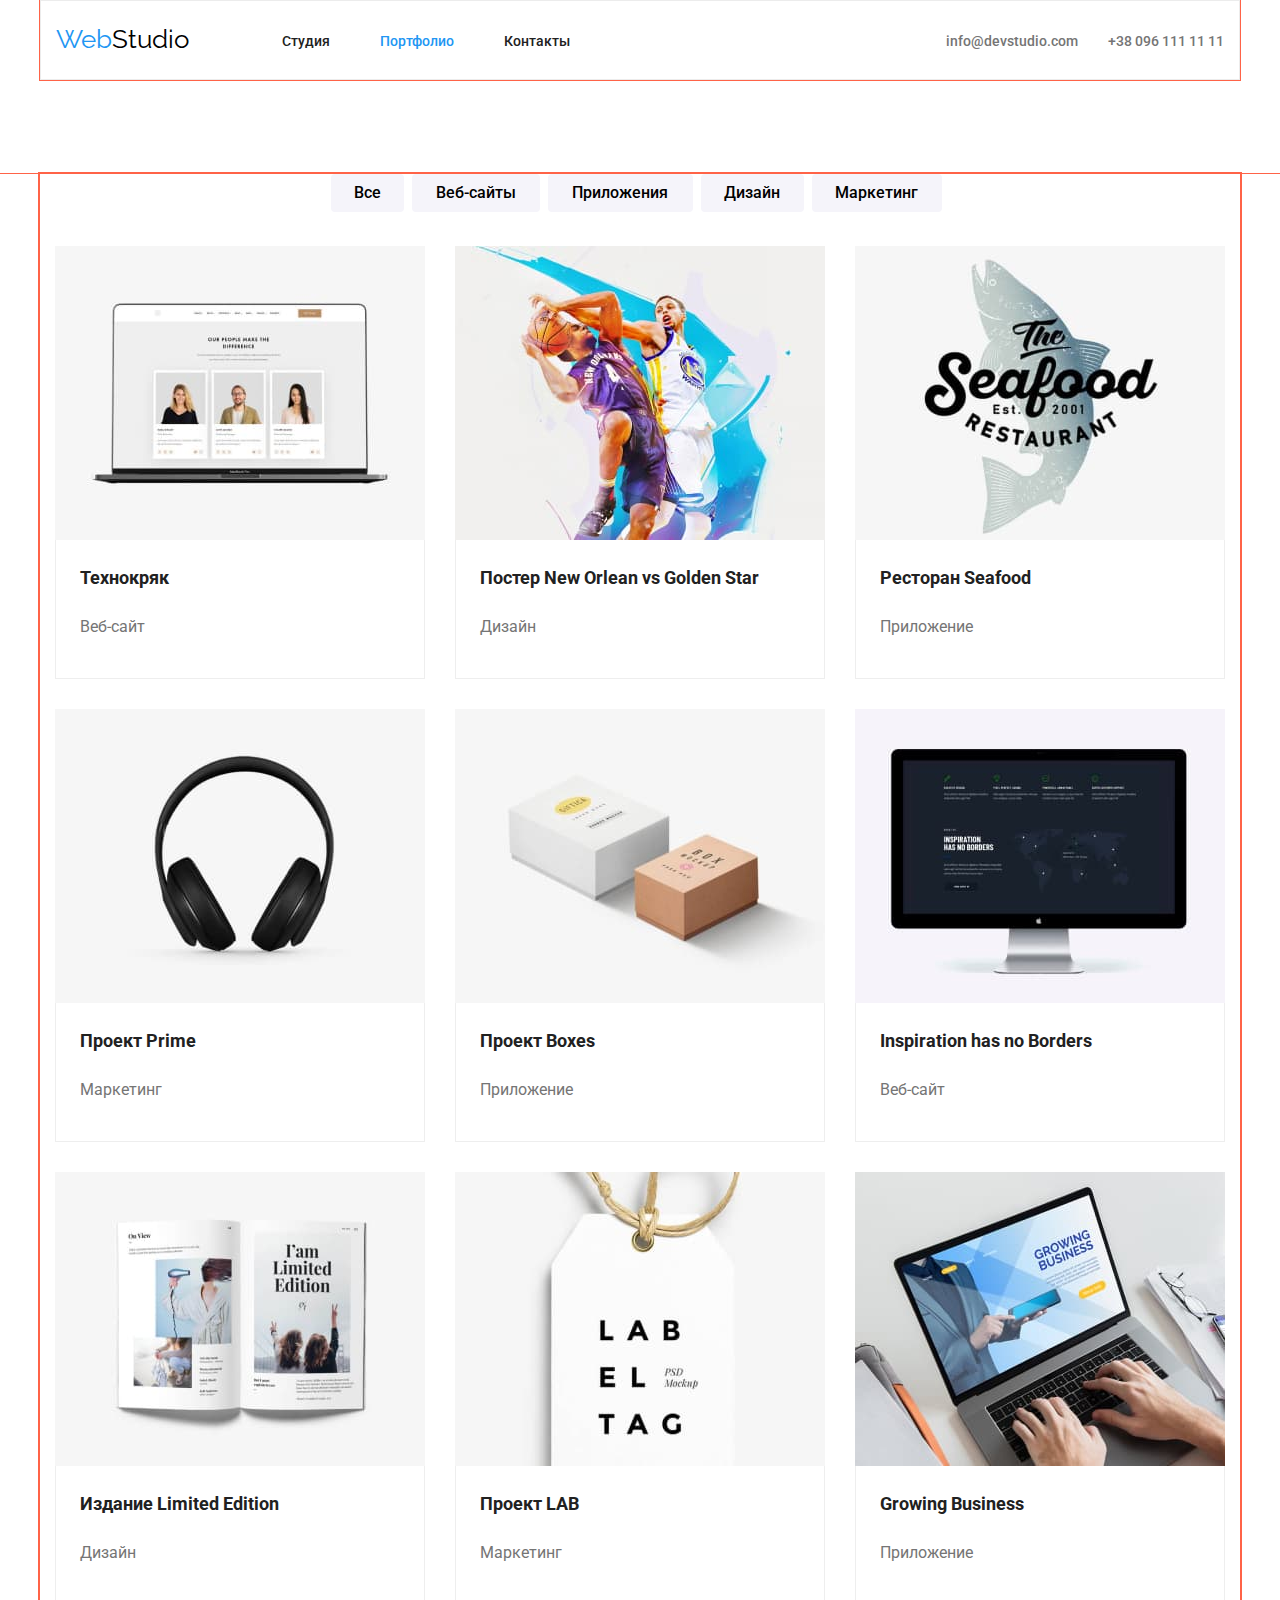
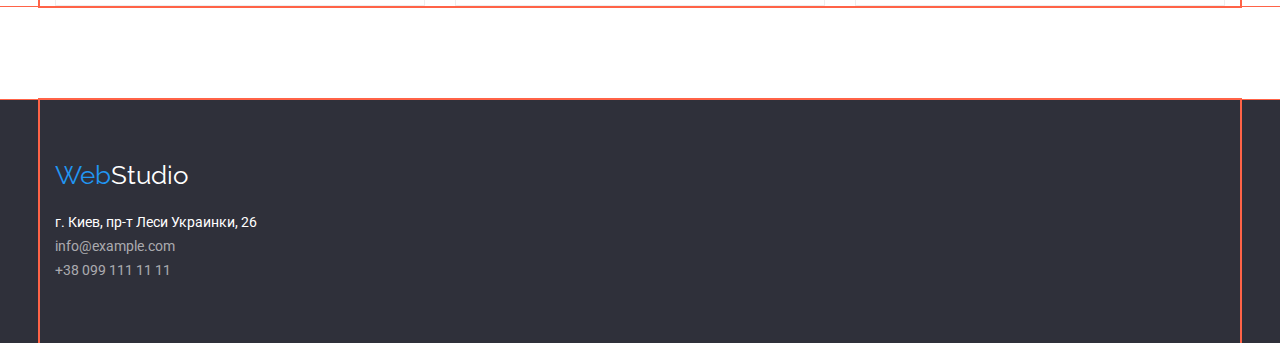
==== portfolio.html @ 69299834 "Create new homework #4" ====
<!DOCTYPE html>
<html lang="ru">
<head>
    <meta charset="UTF-8">
    <meta http-equiv="X-UA-Compatible" content="IE=edge">
    <meta name="viewport" content="width=device-width, initial-scale=1.0">
    <title>Портфолио</title>
    <link rel="stylesheet" href="https://cdnjs.cloudflare.com/ajax/libs/modern-normalize/1.1.0/modern-normalize.min.css" integrity="sha512-wpPYUAdjBVSE4KJnH1VR1HeZfpl1ub8YT/NKx4PuQ5NmX2tKuGu6U/JRp5y+Y8XG2tV+wKQpNHVUX03MfMFn9Q==" crossorigin="anonymous" referrerpolicy="no-referrer" />
    <link rel="preconnect" href="https://fonts.googleapis.com">
    <link rel="preconnect" href="https://fonts.gstatic.com" crossorigin>
    <link href="https://fonts.googleapis.com/css2?family=Raleway:ital,wght@0,700;1,700&family=Roboto:ital,wght@0,400;0,500;0,700;0,900;1,400;1,500;1,700;1,900&display=swap" rel="stylesheet">
    <link rel="stylesheet" href="./css/styles.css">
</head>
<body>
    <!-- шапка сайта -->
    <header class="header">
        <div class="container container-pf">
            <a href="./index.html" class="logo"><span class="logo-blue">Web</span><span class="logo-black">Studio</span></a>
            <nav class="block-nav">
                <ul class="site-nav">
                    <li><a href="./index.html" class="link studiya">Студия</a></li>
                    <li class="link-pf-main"><a href="./portfolio.html" class="link portfolio second portfolio-head">Портфолио</a></li>
                    <li><a href="#" class="link contacts">Контакты</a></li>
                </ul>
            </nav>
        
            <ul class="mail-tel">
                <li><a href="mailto:info@devstudio.com" class="link mail">info@devstudio.com</a></li>
                <li class="tel-main-head"><a href="tel:+380961111111" class="link tel">+38 096 111 11 11</a></li>
            </ul>
        </div>
    </header>
    <main>
        <section class="main-portfolio">
            <div class="container">
                <h1 class="visually-hidden">Портфолио</h1>
                <ul class="ul-button">
                    <li class="pf-li-but-all"><button type="button" class="button-portfolio-all button-portfolio">Все</button></li>
                    <li class="pf-li-but-ws"><button type="button" class="button-portfolio-websites button-portfolio">Веб-сайты</button></li>
                    <li class="pf-li-but-apps"><button type="button" class="button-portfolio-apps button-portfolio">Приложения</button></li>
                    <li class="pf-li-but-des"><button type="button" class="button-portfolio-design button-portfolio">Дизайн</button></li>
                    <li class="pf-li-but-mark"><button type="button" class="button-portfolio-marketing button-portfolio">Маркетинг</button></li>
                </ul>
                <div class="portfolio-link-main">
                    <ul class="ul-portfolio">
                        <li class="li-pf-img">
                            <a href="#" target="_blank" class="link-pf">
                                <img src="./images/portfolio-jpg-sguoosh/img-6.jpg" alt="3 человека на экране" width="370" class="img-pf">
                                <div class="title-fhoto-pf">
                                    <h2 class="title-img">Технокряк</h2>
                                    <p class="p-portfolio">Веб-сайт</p>
                                </div>
                            </a>
                        </li>
                        <li class="li-pf-img">
                            <a href="#" target="_blank">
                                <img src="./images/portfolio-jpg-sguoosh/img-7.jpg" alt="Баскетбол" width="370" class="img-pf">
                                <div class="title-fhoto-pf">
                                    <h2 class="title-img">Постер New Orlean vs Golden Star</h2>
                                    <p class="p-portfolio">Дизайн</p>
                                </div>
                            </a>
                        </li>
                        <li class="li-pf-img">
                            <a href="#" target="_blank">
                                <img src="./images/portfolio-jpg-sguoosh/img-8.jpg" alt="Ресторан морской еды" width="370" class="img-pf">
                                <div class="title-fhoto-pf">
                                    <h2 class="title-img">Ресторан Seafood</h2>
                                    <p class="p-portfolio">Приложение</p>
                                </div>
                            </a>
                        </li>
                        <li class="li-pf-img">
                            <a href="#" target="_blank">
                                <img src="./images/portfolio-jpg-sguoosh/img-9.jpg" alt="наушники" width="370" class="img-pf">
                                <div class="title-fhoto-pf">
                                    <h2 class="title-img">Проект Prime</h2>
                                    <p class="p-portfolio">Маркетинг</p>
                                </div>
                            </a>
                        </li>
                        <li class="li-pf-img">
                            <a href="#" target="_blank">
                                <img src="./images/portfolio-jpg-sguoosh/img-10.jpg" alt="2 коробки" width="370" class="img-pf">
                                <div class="title-fhoto-pf">
                                    <h2 class="title-img">Проект Boxes</h2>
                                    <p class="p-portfolio">Приложение</p>
                                </div>
                            </a>
                        </li>
                        <li class="li-pf-img">
                            <a href="#" target="_blank">
                                <img src="./images/portfolio-jpg-sguoosh/img-11.jpg" alt="IMac" width="370" class="img-pf">
                                <div class="title-fhoto-pf">
                                    <h2 class="title-img">Inspiration has no Borders</h2>
                                    <p class="p-portfolio">Веб-сайт</p>
                                </div>
                            </a>
                        </li>
                        <li class="li-pf-img">
                            <a href="#" target="_blank">
                                <img src="./images/portfolio-jpg-sguoosh/img-12.jpg" alt="book" width="370" class="img-pf">
                                <div class="title-fhoto-pf">
                                    <h2 class="title-img">Издание Limited Edition</h2>
                                    <p class="p-portfolio">Дизайн</p>
                                </div>
                            </a>
                        </li>
                        <li class="li-pf-img">
                            <a href="#" target="_blank">
                                <img src="./images/portfolio-jpg-sguoosh/img-13.jpg" alt="этикетка" width="370" class="img-pf">
                                <div class="title-fhoto-pf">
                                    <h2 class="title-img">Проект LAB</h2>
                                    <p class="p-portfolio">Маркетинг</p>
                                </div>
                            </a>
                        </li>
                        <li class="li-pf-img">
                            <a href="#" target="_blank">
                                <img src="./images/portfolio-jpg-sguoosh/img-14.jpg" alt="макбук и 2 руки" width="370" class="img-pf">
                                <div class="title-fhoto-pf">
                                    <h2 class="title-img">Growing Business</h2>
                                    <p class="p-portfolio">Приложение</p>
                                </div>
                            </a>
                        </li>
                    </ul>
                </div>
                
            </div>
        </section>
    </main>
    <!-- контакты поддержки -->
    <footer class="footer">
        <div class="container">
            <a href="./index.html" class="logo"><span class="logo-blue">Web</span><span class="logo-white">Studio</span></a>
            <address>
                <ul class="address">
                    <li><a href="https://goo.gl/maps/CPtrU1FHBa2aNyZL9" target="_blank" rel="noopener noreferrer" class="location">
                            г. Киев, пр-т Леси Украинки, 26</a></li>
                    <li><a href="mailto:info@example.com" class="mail-footer">info@example.com </a></li>
                    <li><a href="tel:+380991111111" class="tel-nom">+38 099 111 11 11</a></li>
                </ul>
            </address>
        </div>
    </footer>
</body>
</html>
---- css/styles.css ----
html {
    box-sizing: border-box;
}

*,
*::before,
*::after {
    box-sizing: inherit;
}

:root {
    --background-button-main: #188CE8;
    --background-color-white: #FFFFFF;
    --background-color-black: #2F303A;
    --background-color-grey: #F5F4FA;
    --background-color-blue: #2196F3;
    --font-сolor-blue: #2196F3;
    --font-сolor-black-logo: #000000;
    --font-сolor-white: #FFFFFF;
    --font-сolor-black-p: #757575;
    --font-сolor-black-other: #212121;
    --font-color-border: #ECECEC;
    --font-color-footer-mail-tel: rgba(255, 255, 255, 0.6);
}

body {
    margin: 0;
    
    background-color: var(--font-сolor-white);
    color: var(--font-сolor-black-p);
    font-family: Roboto, sans-serif;

    /* font-family: 'Raleway', sans-serif; */
}

ul {
    list-style: none;
}

a {
    text-decoration: none;
}

button {
    font-family: inherit;
    cursor: pointer;
}

.button-main {
    text-align: center;
    margin-top: 30px;
    margin-bottom: 200px;
    padding: 10px 32px;
    display: inline-block;
    border: none;
    box-shadow: 0px 4px 4px rgba(0, 0, 0, 0.15);
    border-radius: 4px;

    background: var(--background-color-blue);
    color: var(--font-сolor-white);
    font-weight: 700;
    font-size: 16px;
    line-height: 1.88;
    min-width: 200px;
}

.button-main:hover,
.button-main:focus {
    box-shadow: 0px 4px 4px rgba(0, 0, 0, 0.15);
    border-radius: 4px;
    
    background: var(--background-button-main);
}
    

.container {
    margin-left: auto;
    margin-right: auto;

    width: 1200px;
    padding-left: 15px;
    padding-right: 15px;
    outline: 2px solid tomato;
}

/* Header */
/* Logo */

.header > .container {
    outline: 1px solid tomato;

    display: flex;
    align-items: center;

    height: 80px;
}

.header > .container-pf {
    border: 1px solid var(--font-color-border);
}

.logo {
    font-size: 26px;
    line-height: 1.2;
}

.logo-blue {
    color: var(--font-сolor-blue);
    font-family: Raleway, sans-serif;
}

.logo-black {
    color: var(--font-сolor-black-logo);
    font-family: Raleway, sans-serif;
}

.logo-white {
    color: var(--font-сolor-white);
    font-family: Raleway, sans-serif;
}

/* Nav */

.block-nav {
    margin-left: 93px;
}

.site-nav .link {
    color: var(--font-сolor-black-other);
}
.site-nav .link:hover, 
.site-nav .link:focus {
    color: var(--font-сolor-blue);
}

.link.studiya.first {
    color: var(--font-сolor-blue);
}

.link-pf-main {
    margin-left: 50px;
    margin-right: 50px;
}

.site-nav, .mail-tel {
    padding: 0;
    margin: 0;
    display: flex;
}

.studiya, .portfolio, .contacts, .mail, .tel {
    font-weight: 500;
    font-size: 14px;
    line-height: 1.15;
}

.mail-tel .link {
    color: var(--font-сolor-black-p);
}

.tel-main-head {
    margin-left: 30px;
}

.mail-tel .link:hover,
.mail-tel .link:focus {
    color: var(--font-сolor-blue);
}

.mail-tel {
    margin-left: auto;
}

/* MAIN */

/* Блок Заголовок */

.block-title {
    text-align: center;
    margin-bottom: 94px;

    background-color: var(--background-color-black);

    outline: 1px solid tomato;


}

.h1 {
    margin-top: 0px;
    margin-bottom: 0px;
    padding-top: 200px;

    color: var(--font-сolor-white);
    font-weight: 900;
    font-size: 44px;
    line-height: 1.36;
}

/* акценты в работе */

.for-business {
    margin-bottom: 94px;

    outline: 1px solid tomato;
}

.visually-hidden {
    position: absolute;
    white-space: nowrap;
    width: 1px;
    height: 1px;
    overflow: hidden;
    border: 0;
    padding: 0;
    clip: rect(0 0 0 0);
    clip-path: inset(50%);
    margin: -1px;
}

.list-s1 {
    padding-left: 0;
    display: flex;
}

.title-h2,
.list-s1 {
    margin-top: 0;
    margin-bottom: 0;
}

.li-s1-block {
    margin-right: 30px;
}

.li-s1 {
    width: 270px;
}

.title-s1 {
    margin-bottom: 10px;

    color: var(--font-сolor-black-other);
    text-transform: uppercase;
}

.p-s1 {
    font-weight: 400;
    font-size: 14px;
    line-height: 1.7;
}

/* виды работ */

.section2 {
    outline: 1px solid tomato;

    margin-bottom: 94px;
}

.title-s2 {
    margin-top: 0;
    margin-bottom: 50px;
    text-align: center;

    color: var(--font-сolor-black-other);
    font-weight: 700;
    font-size: 36px;
    line-height: 1.17;
}

.list-s2 {
    margin-top: 0;
    margin-bottom: 0;
    padding-left: 0;
    display: flex;
}

.li-work-2 {
    margin-right: 30px;
    margin-left: 30px;
}

/* состав команды */
.team {
    background-color: var(--background-color-grey);

    outline: 1px solid tomato;
}

.team-bg {
    box-shadow: 0px 1px 3px rgba(0, 0, 0, 0.12), 0px 1px 1px rgba(0, 0, 0, 0.14), 0px 2px 1px rgba(0, 0, 0, 0.2);
    border-radius: 0px 0px 4px 4px;

    background-color: var(--background-color-white);
    width: 270px;
}

.title-s3 {
    text-align: center;
    margin-top: 0;
    margin-bottom: 0;
    padding-top: 94px;
    padding-bottom: 50px;

    color: var(--font-сolor-black-other);
    font-weight: 700;
    font-size: 36px;
    line-height: 1.17;
}

.list-s3 {
    margin-top: 0;
    margin-bottom: 0;
    padding-bottom: 94px;
    padding-left: 0;
    display: flex;
}

.team-igor,
.team-olga,
.team-kolya {
    margin-right: 30px;
}

.name-s3 {
    text-align: center;

    color: var(--font-сolor-black-other);
    font-weight: 500;
    font-size: 16px;
    line-height: 1.19;
}

.job-s3 {
    margin-top: 0px;
    margin-bottom: 0px;
    padding-bottom: 30px;
    text-align: center;

    font-weight: 400;
    font-size: 16px;
    line-height: 1.19;
}

/* контакты поддержки */

.footer {
    background-color: var(--background-color-black);
    color: var(--font-сolor-white);

    outline: 1px solid tomato;
}

.footer .container {
    padding-top: 60px;
}

.location {
    color: var(--font-сolor-white);
    font-weight: 400;
    font-size: 14px;
    line-height: 1.71;
    font-style: normal;
}

.mail-footer,
.tel-nom {
    color: var(--font-color-footer-mail-tel);
    font-weight: 400;
    font-size: 14px;
    line-height: 1.71;
    font-style: normal;
}

.mail-footer:hover,
.mail-footer:focus {
    color: var(--font-сolor-blue);
}

.tel-nom:hover,
.tel-nom:focus {
    color: var(--font-сolor-blue);
}

.address {
    margin-top: 0;
    margin-bottom: 0;
    padding-left: 0;
    padding-top: 20px;
    padding-bottom: 60px;
}

/* Portfolio.html */





.main-portfolio {
    outline: 1px solid tomato;

    margin-top: 94px;
    margin-bottom: 94px;
}

.img-pf {
    display: block;
}

.title-fhoto-pf {
    border: 1px solid #EEEEEE;
    border-top: none;
    padding: 20px 24px;
}

.link.portfolio.second {
    color: var(--font-сolor-blue);
}

.button-portfolio-all:hover,
.button-portfolio-websites:hover,
.button-portfolio-apps:hover,
.button-portfolio-design:hover,
.button-portfolio-marketing:hover {
    box-shadow: 0px 3px 1px rgba(0, 0, 0, 0.1), 0px 1px 2px rgba(0, 0, 0, 0.08), 0px 2px 2px rgba(0, 0, 0, 0.12);

    color: var(--font-сolor-white);
    background-color: var(--background-color-blue);
}

.button-portfolio-all:focus,
.button-portfolio-websites:focus,
.button-portfolio-apps:focus,
.button-portfolio-design:focus,
.button-portfolio-marketing:focus {
    box-shadow: 0px 3px 1px rgba(0, 0, 0, 0.1), 0px 1px 2px rgba(0, 0, 0, 0.08), 0px 2px 2px rgba(0, 0, 0, 0.12);

    color: var(--font-сolor-white);
    background-color: var(--background-color-blue);
}

.button-portfolio {
    border: none;
    border-radius: 4px;
    text-align: center;
    padding: 6px 22px;
    display: inline-block;

    background-color: var(--background-color-grey);
    font-weight: 500;
    font-size: 16px;
    line-height: 1.6;
}

.button-portfolio-all {
    min-width: 73px;
}

.button-portfolio-websites {
    min-width: 128px;
}

.button-portfolio-apps {
    min-width: 145px;
}

.button-portfolio-design {
    min-width: 103px;
}

.button-portfolio-marketing {
    min-width: 130px;
}

.ul-button {
    margin-bottom: 34px;
    padding-left: 0;
    display: flex;
    justify-content: center;
}

.pf-li-but-all,
.pf-li-but-ws,
.pf-li-but-apps,
.pf-li-but-des,
.pf-li-but-mark {
    margin-right: 8px;
}

.ul-portfolio {
    padding-left: 0;
    display: flex;
    flex-wrap: wrap;
}

.li-pf-img {
    margin-right: 30px;
    margin-bottom: 30px;
}

.li-pf-img:nth-child(3n) {
    margin-right: 0px;
}

.li-pf-img:nth-last-child(-n+3) {
    margin-bottom: 0px;
}

.title-img {
    margin-top: 0;
    margin-bottom: 0;

    color: var(--font-сolor-black-other);
    font-weight: 700;
    font-size: 18px;
    line-height: 2;
}

.p-portfolio {
    color: var(--font-сolor-black-p);
    font-weight: 400;
    font-size: 16px;
    line-height: 1.9;
}
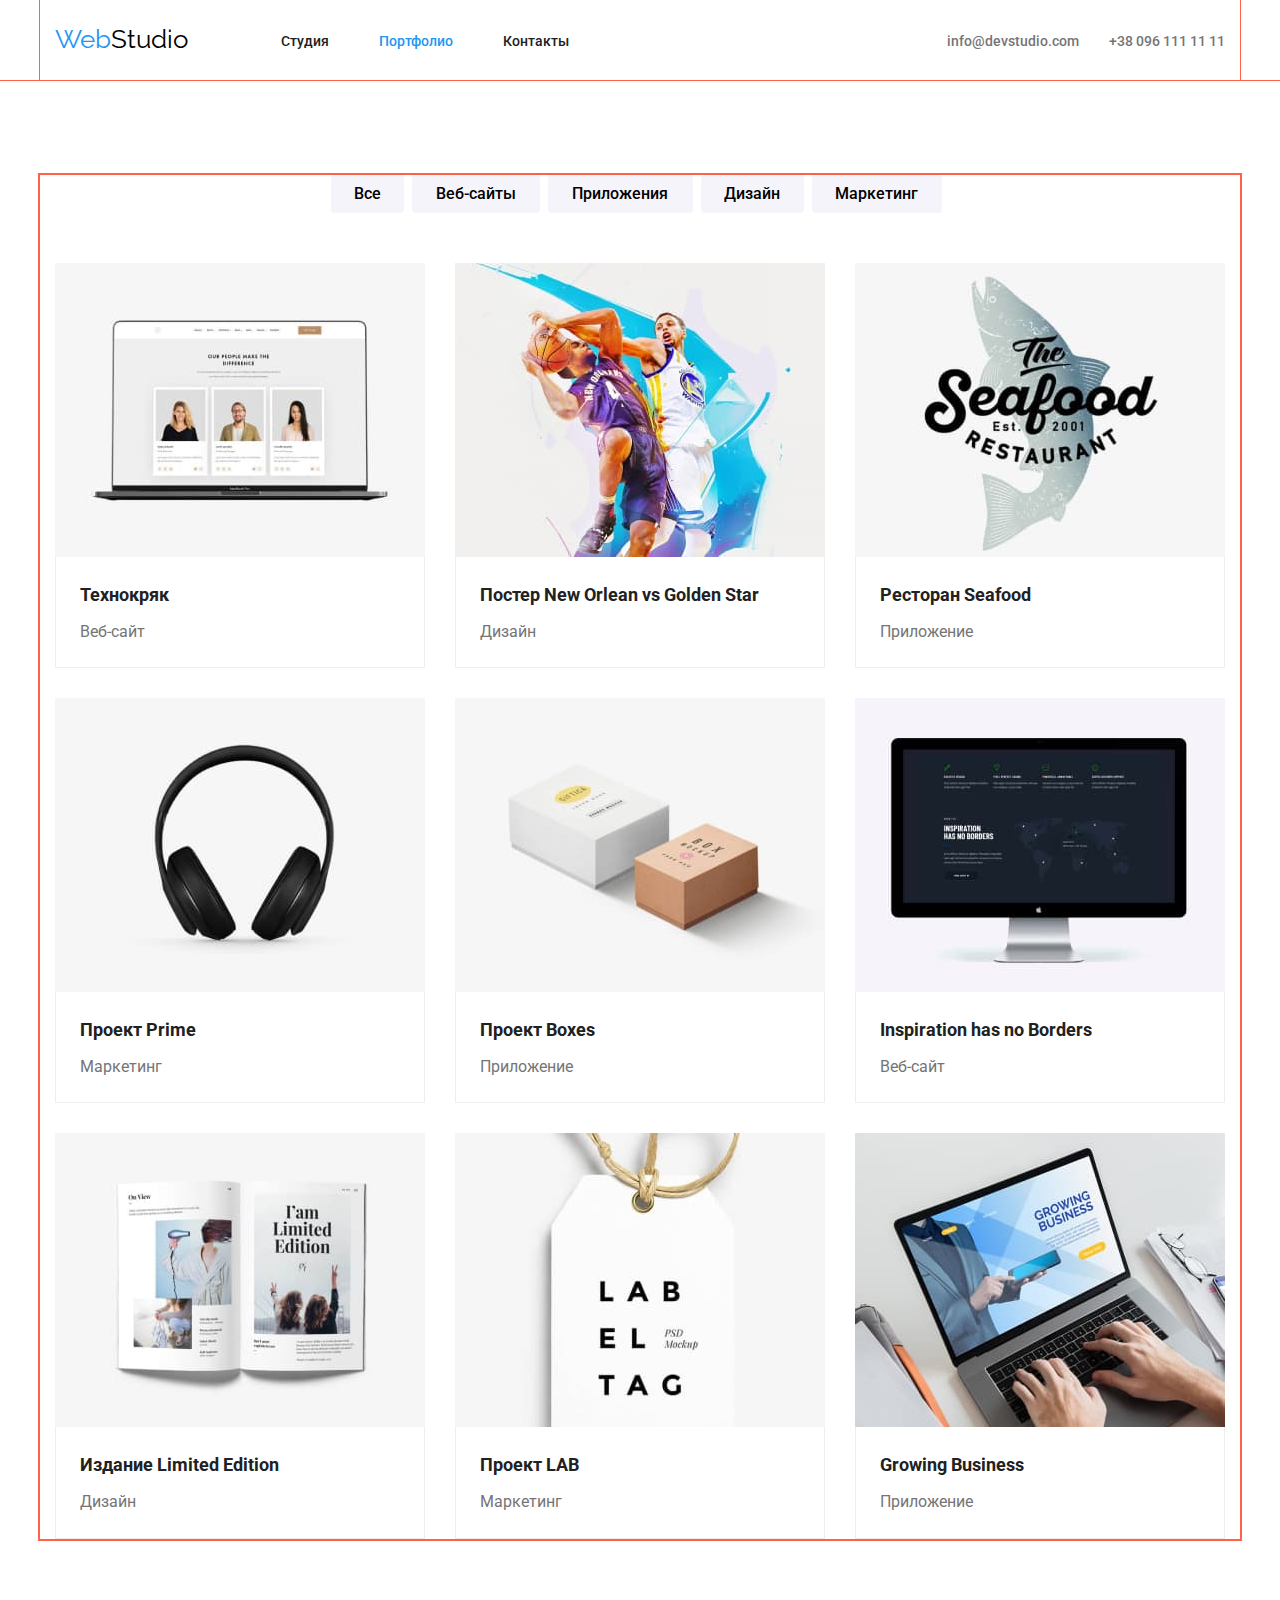
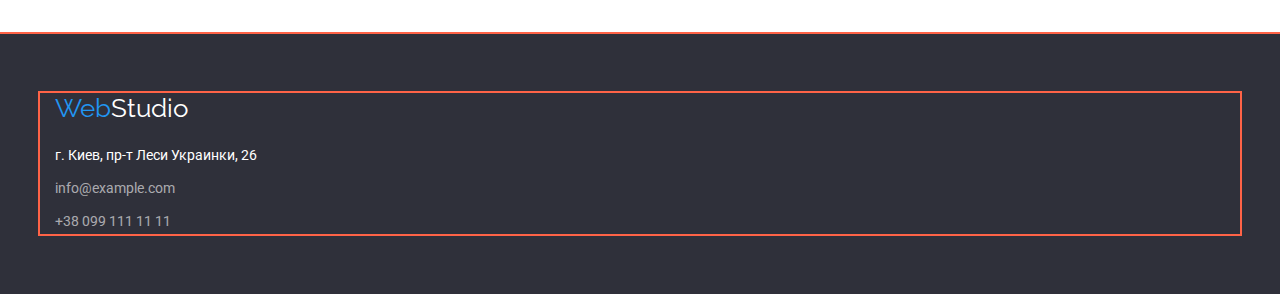
==== commit 68e76064: "HW#4 Start" ====
--- a/portfolio.html
+++ b/portfolio.html
@@ -13,7 +13,7 @@
 </head>
 <body>
     <!-- шапка сайта -->
-    <header class="header">
+    <header class="header header-border">
         <div class="container container-pf">
             <a href="./index.html" class="logo"><span class="logo-blue">Web</span><span class="logo-black">Studio</span></a>
             <nav class="block-nav">
@@ -136,9 +136,8 @@
             <a href="./index.html" class="logo"><span class="logo-blue">Web</span><span class="logo-white">Studio</span></a>
             <address>
                 <ul class="address">
-                    <li><a href="https://goo.gl/maps/CPtrU1FHBa2aNyZL9" target="_blank" rel="noopener noreferrer" class="location">
-                            г. Киев, пр-т Леси Украинки, 26</a></li>
-                    <li><a href="mailto:info@example.com" class="mail-footer">info@example.com </a></li>
+                    <li><a href="https://goo.gl/maps/CPtrU1FHBa2aNyZL9" target="_blank" rel="noopener noreferrer" class="location">г. Киев, пр-т Леси Украинки, 26</a></li>
+                    <li  class="mail-footer-li"><a href="mailto:info@example.com" class="mail-footer">info@example.com </a></li>
                     <li><a href="tel:+380991111111" class="tel-nom">+38 099 111 11 11</a></li>
                 </ul>
             </address>
--- a/css/styles.css
+++ b/css/styles.css
@@ -49,7 +49,6 @@
 .button-main {
     text-align: center;
     margin-top: 30px;
-    margin-bottom: 200px;
     padding: 10px 32px;
     display: inline-block;
     border: none;
@@ -95,8 +94,8 @@
     height: 80px;
 }
 
-.header > .container-pf {
-    border: 1px solid var(--font-color-border);
+.header-border {
+    border-bottom: 1px solid var(--font-color-border);
 }
 
 .logo {
@@ -177,19 +176,17 @@
 
 .block-title {
     text-align: center;
-    margin-bottom: 94px;
+    padding-top: 200px;
+    padding-bottom: 200px;
 
     background-color: var(--background-color-black);
 
     outline: 1px solid tomato;
-
-
 }
 
 .h1 {
     margin-top: 0px;
     margin-bottom: 0px;
-    padding-top: 200px;
 
     color: var(--font-сolor-white);
     font-weight: 900;
@@ -200,7 +197,8 @@
 /* акценты в работе */
 
 .for-business {
-    margin-bottom: 94px;
+    padding-top: 94px;
+    padding-bottom: 94px;
 
     outline: 1px solid tomato;
 }
@@ -223,31 +221,43 @@
     display: flex;
 }
 
+.li-s1 {
+    width: 300px;
+    margin-right: 30px;
+}
+
+.li-s1:last-child {
+    margin-right: 0;
+}
+
+
+
+
 .title-h2,
 .list-s1 {
     margin-top: 0;
     margin-bottom: 0;
 }
 
-.li-s1-block {
-    margin-right: 30px;
-}
-
-.li-s1 {
-    width: 270px;
-}
-
 .title-s1 {
     margin-bottom: 10px;
+    margin-top: 0;
 
     color: var(--font-сolor-black-other);
     text-transform: uppercase;
+    font-weight: 700;
+    font-size: 14px;
+    line-height: 1.14;
 }
 
 .p-s1 {
+    margin-bottom: 0;
+    margin-top: 0;
+
     font-weight: 400;
     font-size: 14px;
     line-height: 1.7;
+    letter-spacing: 0.03em;
 }
 
 /* виды работ */
@@ -255,7 +265,7 @@
 .section2 {
     outline: 1px solid tomato;
 
-    margin-bottom: 94px;
+    padding-bottom: 94px;
 }
 
 .title-s2 {
@@ -284,6 +294,8 @@
 /* состав команды */
 .team {
     background-color: var(--background-color-grey);
+    padding-top: 94px;
+    padding-bottom: 94px;
 
     outline: 1px solid tomato;
 }
@@ -293,15 +305,23 @@
     border-radius: 0px 0px 4px 4px;
 
     background-color: var(--background-color-white);
-    width: 270px;
+    margin-right: 30px;
+}
+
+.team-bg:last-child {
+    padding-right: 0;
+}
+
+.team-description {
+    padding-top: 30px;
+    padding-bottom: 30px;
 }
 
 .title-s3 {
     text-align: center;
     margin-top: 0;
     margin-bottom: 0;
-    padding-top: 94px;
-    padding-bottom: 50px;
+    margin-bottom: 50px;
 
     color: var(--font-сolor-black-other);
     font-weight: 700;
@@ -312,18 +332,14 @@
 .list-s3 {
     margin-top: 0;
     margin-bottom: 0;
-    padding-bottom: 94px;
     padding-left: 0;
     display: flex;
 }
 
-.team-igor,
-.team-olga,
-.team-kolya {
-    margin-right: 30px;
-}
 
 .name-s3 {
+    margin-top: 0;
+    margin-bottom: 10px;
     text-align: center;
 
     color: var(--font-сolor-black-other);
@@ -335,7 +351,7 @@
 .job-s3 {
     margin-top: 0px;
     margin-bottom: 0px;
-    padding-bottom: 30px;
+    /* padding-bottom: 30px; */
     text-align: center;
 
     font-weight: 400;
@@ -350,10 +366,8 @@
     color: var(--font-сolor-white);
 
     outline: 1px solid tomato;
-}
-
-.footer .container {
     padding-top: 60px;
+    padding-bottom: 60px;
 }
 
 .location {
@@ -362,6 +376,11 @@
     font-size: 14px;
     line-height: 1.71;
     font-style: normal;
+}
+
+.mail-footer-li {
+    margin-top: 9px;
+    margin-bottom: 9px;
 }
 
 .mail-footer,
@@ -387,9 +406,9 @@
     margin-top: 0;
     margin-bottom: 0;
     padding-left: 0;
-    padding-top: 20px;
-    padding-bottom: 60px;
-}
+    margin-top: 20px;
+}
+
 
 /* Portfolio.html */
 
@@ -400,8 +419,8 @@
 .main-portfolio {
     outline: 1px solid tomato;
 
-    margin-top: 94px;
-    margin-bottom: 94px;
+    padding-top: 94px;
+    padding-bottom: 94px;
 }
 
 .img-pf {
@@ -474,7 +493,8 @@
 }
 
 .ul-button {
-    margin-bottom: 34px;
+    margin-bottom: 50px;
+    margin-top: 0;
     padding-left: 0;
     display: flex;
     justify-content: center;
@@ -489,6 +509,8 @@
 }
 
 .ul-portfolio {
+    margin-top: 0;
+    margin-bottom: 0;
     padding-left: 0;
     display: flex;
     flex-wrap: wrap;
@@ -522,5 +544,7 @@
     font-weight: 400;
     font-size: 16px;
     line-height: 1.9;
-}
-
+    margin-top: 4px;
+    margin-bottom: 0;
+}
+
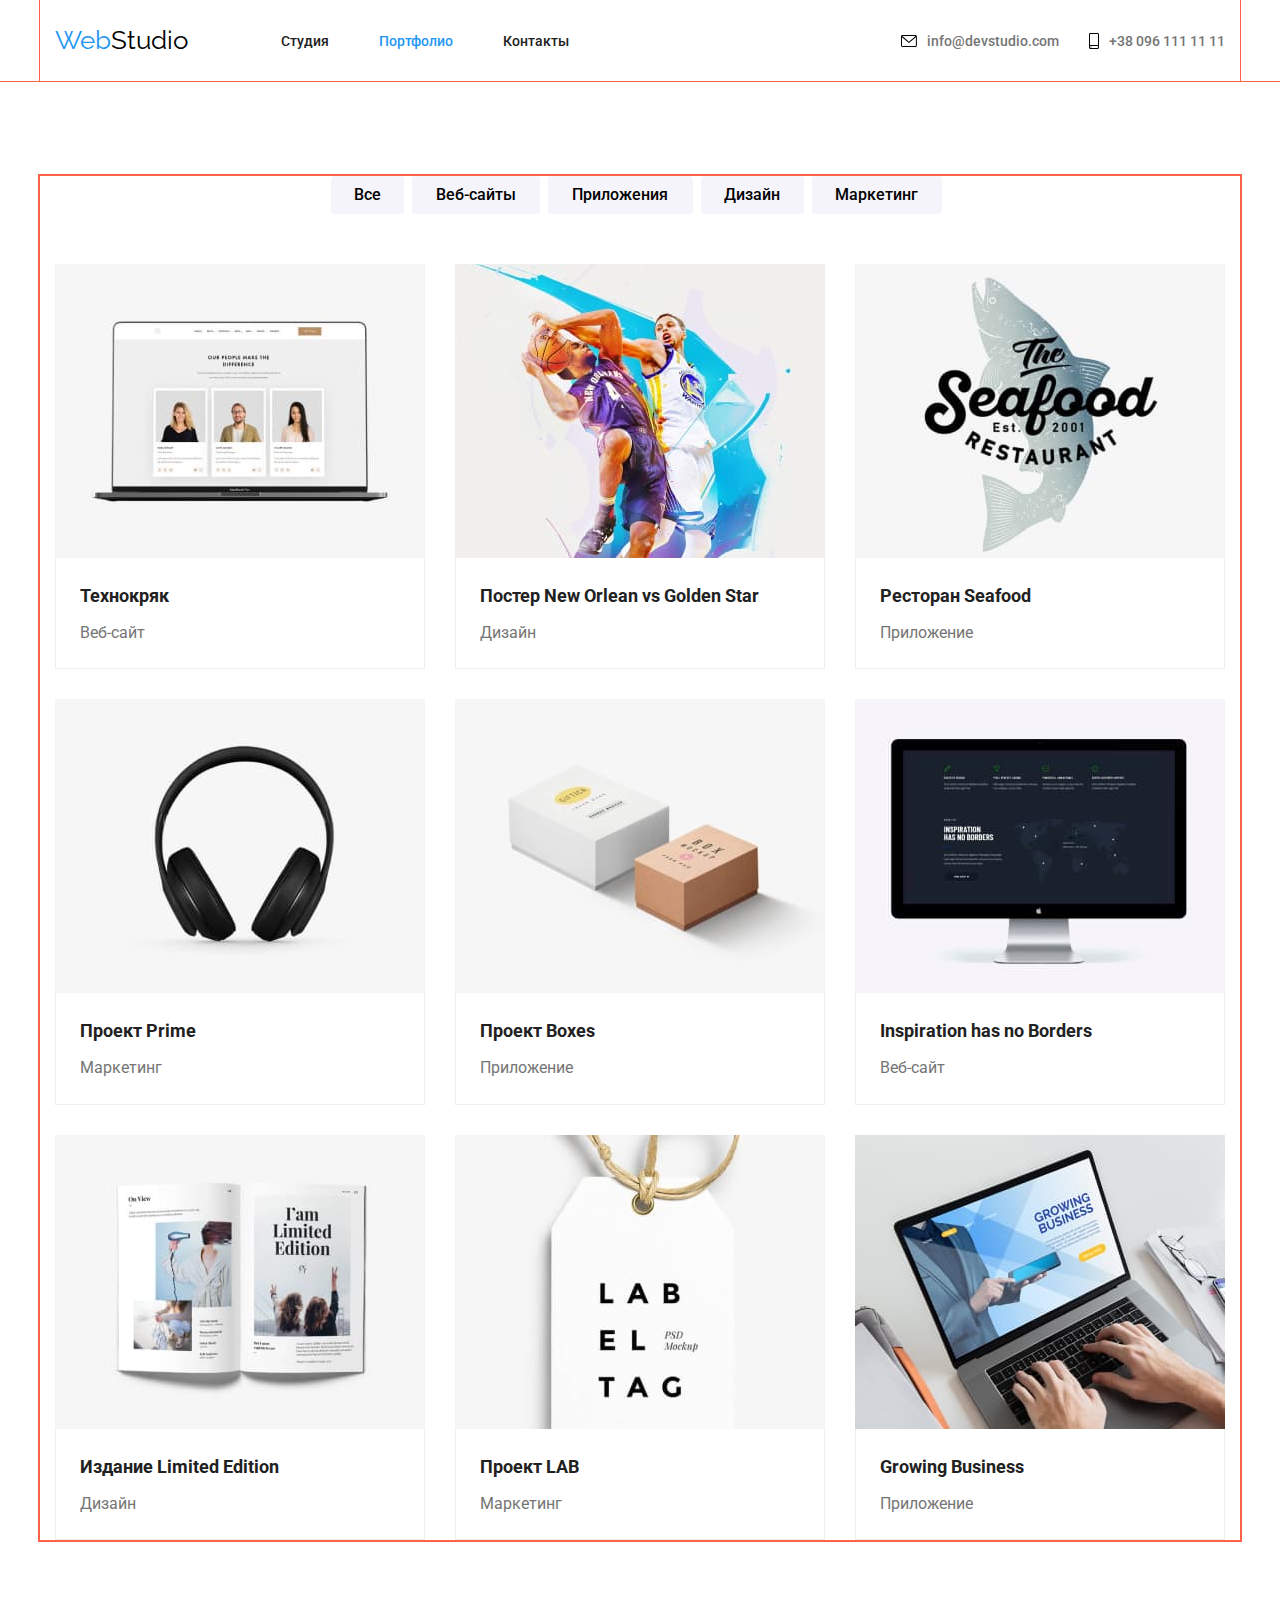
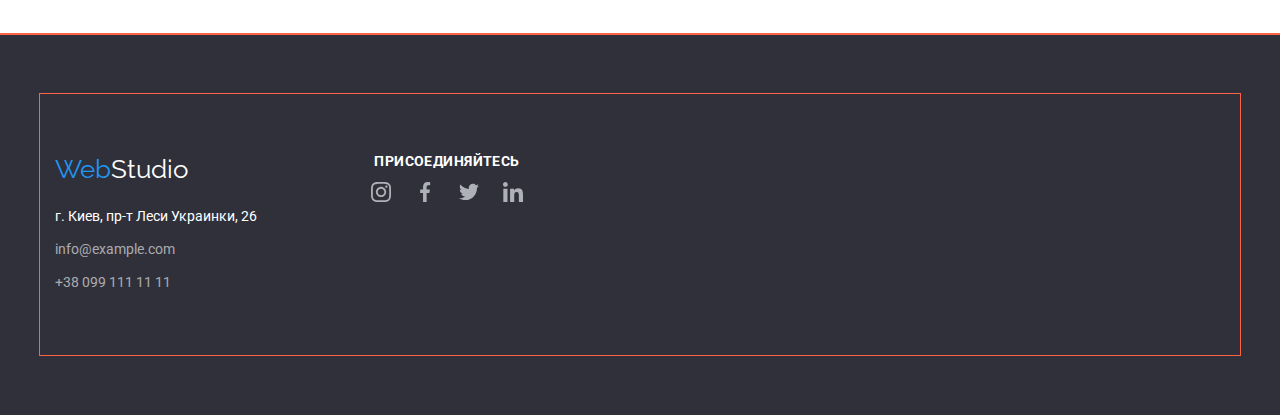
==== commit 712da813: "HW#4 Заканчиваю работу" ====
--- a/portfolio.html
+++ b/portfolio.html
@@ -23,10 +23,17 @@
                     <li><a href="#" class="link contacts">Контакты</a></li>
                 </ul>
             </nav>
-        
             <ul class="mail-tel">
-                <li><a href="mailto:info@devstudio.com" class="link mail">info@devstudio.com</a></li>
-                <li class="tel-main-head"><a href="tel:+380961111111" class="link tel">+38 096 111 11 11</a></li>
+                <li class="link-mail">
+                    <a href="mailto:info@devstudio.com" class="link mail"><svg width="16px" height="12px" class="link-evenlope">
+                            <use href="./images/svg/sprite.svg#icon-envelope"></use>
+                        </svg>info@devstudio.com</a>
+                </li>
+                <li class="link-tel">
+                    <a href="tel:+380961111111" class="link tel"><svg width="10px" height="16px" class="link-smartphone">
+                            <use href="./images/svg/sprite.svg#icon-smartphone"></use>
+                        </svg>+38 096 111 11 11</a>
+                </li>
             </ul>
         </div>
     </header>
@@ -132,15 +139,50 @@
     </main>
     <!-- контакты поддержки -->
     <footer class="footer">
-        <div class="container">
-            <a href="./index.html" class="logo"><span class="logo-blue">Web</span><span class="logo-white">Studio</span></a>
-            <address>
-                <ul class="address">
-                    <li><a href="https://goo.gl/maps/CPtrU1FHBa2aNyZL9" target="_blank" rel="noopener noreferrer" class="location">г. Киев, пр-т Леси Украинки, 26</a></li>
-                    <li  class="mail-footer-li"><a href="mailto:info@example.com" class="mail-footer">info@example.com </a></li>
-                    <li><a href="tel:+380991111111" class="tel-nom">+38 099 111 11 11</a></li>
+        <div class="container footer">
+            <div class="footer-logo-adress">
+                <a href="./index.html" class="logo"><span class="logo-blue">Web</span><span
+                        class="logo-white">Studio</span></a>
+                <address>
+                    <ul class="address">
+                        <li><a href="https://goo.gl/maps/CPtrU1FHBa2aNyZL9" target="_blank" rel="noopener noreferrer"
+                                class="location"> г. Киев, пр-т Леси Украинки, 26</a></li>
+                        <li class="mail-footer-li"><a href="mailto:info@example.com" class="mail-footer">info@example.com
+                            </a></li>
+                        <li><a href="tel:+380991111111" class="tel-nom">+38 099 111 11 11</a></li>
+                    </ul>
+                </address>
+            </div>
+            <div class="footer-connent-networks">
+                <h3 class="conect">Присоединяйтесь</h3>
+                <ul class="team-soc-net">
+                    <li>
+                        <a class="soc-link" href="#" rel="noopener noreferrer nofollow">
+                            <svg width="20px" light="20px" class="link-insta">
+                                <use href="./images/svg/sprite.svg#icon-instagram"></use>
+                            </svg>
+                        </a>
+                    </li>
+                    <li><a class="soc-link" href="#" rel="noopener noreferrer nofollow">
+                            <svg width="20px" light="20px" class="link-fb">
+                                <use href="./images/svg/sprite.svg#icon-facebook"></use>
+                            </svg>
+                        </a>
+                    </li>
+                    <li><a class="soc-link" href="#" rel="noopener noreferrer nofollow">
+                            <svg width="20px" light="20px" class="link-tw">
+                                <use href="./images/svg/sprite.svg#icon-twitter"></use>
+                            </svg>
+                        </a>
+                    </li>
+                    <li><a class="soc-link" href="#" rel="noopener noreferrer nofollow">
+                            <svg width="20px" light="20px" class="link-in">
+                                <use href="./images/svg/sprite.svg#icon-linkedin"></use>
+                            </svg>
+                        </a>
+                    </li>
                 </ul>
-            </address>
+            </div>
         </div>
     </footer>
 </body>
--- a/css/styles.css
+++ b/css/styles.css
@@ -6,6 +6,67 @@
 *::before,
 *::after {
     box-sizing: inherit;
+}
+
+body {
+    margin: 0;
+    
+    background-color: var(--font-сolor-white);
+    color: var(--font-сolor-black-p);
+    font-family: Roboto, sans-serif;
+
+    /* font-family: 'Raleway', sans-serif; */
+}
+
+ul, ol {
+    list-style: none;
+    padding: 0;
+    margin: 0;
+}
+
+a {
+    text-decoration: none;
+    color: currentColor;
+}
+
+address {}
+
+button {
+    font-family: inherit;
+    cursor: pointer;
+}
+
+h1,
+h2,
+h3,
+h4,
+h5,
+h6,
+p {
+    margin: 0;
+}
+
+img {
+    display: block;
+    max-width: 100%;
+    height: auto;
+}
+
+button {
+    cursor: pointer;
+}
+
+.visually-hidden {
+    position: absolute;
+    white-space: nowrap;
+    width: 1px;
+    height: 1px;
+    overflow: hidden;
+    border: 0;
+    padding: 0;
+    clip: rect(0 0 0 0);
+    clip-path: inset(50%);
+    margin: -1px;
 }
 
 :root {
@@ -23,29 +84,6 @@
     --font-color-footer-mail-tel: rgba(255, 255, 255, 0.6);
 }
 
-body {
-    margin: 0;
-    
-    background-color: var(--font-сolor-white);
-    color: var(--font-сolor-black-p);
-    font-family: Roboto, sans-serif;
-
-    /* font-family: 'Raleway', sans-serif; */
-}
-
-ul {
-    list-style: none;
-}
-
-a {
-    text-decoration: none;
-}
-
-button {
-    font-family: inherit;
-    cursor: pointer;
-}
-
 .button-main {
     text-align: center;
     margin-top: 30px;
@@ -82,21 +120,22 @@
     outline: 2px solid tomato;
 }
 
-/* Header */
-/* Logo */
+/*---------- Header-------------- */
 
 .header > .container {
     outline: 1px solid tomato;
 
     display: flex;
     align-items: center;
-
-    height: 80px;
+    padding-top: 25px;
+    padding-bottom: 25px;
 }
 
 .header-border {
     border-bottom: 1px solid var(--font-color-border);
 }
+
+/* ---------Logo------------ */
 
 .logo {
     font-size: 26px;
@@ -118,7 +157,7 @@
     font-family: Raleway, sans-serif;
 }
 
-/* Nav */
+/*------ Nav ---------*/
 
 .block-nav {
     margin-left: 93px;
@@ -134,11 +173,6 @@
 
 .link.studiya.first {
     color: var(--font-сolor-blue);
-}
-
-.link-pf-main {
-    margin-left: 50px;
-    margin-right: 50px;
 }
 
 .site-nav, .mail-tel {
@@ -157,20 +191,47 @@
     color: var(--font-сolor-black-p);
 }
 
-.tel-main-head {
+.link-tel {
     margin-left: 30px;
-}
-
-.mail-tel .link:hover,
-.mail-tel .link:focus {
-    color: var(--font-сolor-blue);
 }
 
 .mail-tel {
     margin-left: auto;
 }
 
-/* MAIN */
+.link.mail, .link.tel {
+    display: flex;
+    align-items: center;
+}
+
+.link.mail:hover,
+.link.mail:focus,
+.link.tel:hover,
+.link.tel:focus {
+color: var(--background-button-main);
+}
+
+.link.mail:hover .link-evenlope,
+.link.mail:focus .link-evenlope,
+.link.tel:hover .link-smartphone,
+.link.tel:focus .link-smartphone {
+fill: var(--background-button-main);
+}
+
+.link-evenlope,
+.link-smartphone {
+    margin-right: 10px;
+    display: block;
+}
+
+.link-pf-main {
+    display: flex;
+    align-items: center;
+    margin-left: 50px;
+    margin-right: 50px;
+}
+
+/* ------------MAIN--------------- */
 
 /* Блок Заголовок */
 
@@ -178,16 +239,20 @@
     text-align: center;
     padding-top: 200px;
     padding-bottom: 200px;
+    margin-left: auto;
+    margin-right: auto;
 
     background-color: var(--background-color-black);
-
-    outline: 1px solid tomato;
-}
-
-.h1 {
-    margin-top: 0px;
-    margin-bottom: 0px;
-
+    background-image: linear-gradient(to right, rgba(47, 48, 58, 0.4), rgba(47, 48, 58, 0.4)), url(../images/main-jpg-squoosh/Img-6-2.jpg);
+    max-width: 1600px;
+    min-height: 600px;
+    background-position: center;
+    background-repeat: no-repeat;
+
+    outline: 1px solid tomato;
+}
+
+.hero {
     color: var(--font-сolor-white);
     font-weight: 900;
     font-size: 44px;
@@ -203,19 +268,6 @@
     outline: 1px solid tomato;
 }
 
-.visually-hidden {
-    position: absolute;
-    white-space: nowrap;
-    width: 1px;
-    height: 1px;
-    overflow: hidden;
-    border: 0;
-    padding: 0;
-    clip: rect(0 0 0 0);
-    clip-path: inset(50%);
-    margin: -1px;
-}
-
 .list-s1 {
     padding-left: 0;
     display: flex;
@@ -226,12 +278,61 @@
     margin-right: 30px;
 }
 
+.li-s1-1::before {
+    margin-bottom: 56px;
+
+    display: block;
+    content: "";
+    height: 120px;
+    outline: 1px solid tomato;
+    background-image: url(../images/svg/center/antenna.svg);
+    background-repeat: no-repeat;
+    background-position: center;
+    background-color: var(--background-color-grey);
+}
+
+.li-s1-2::before {
+    margin-bottom: 56px;
+
+    display: block;
+    content: "";
+    height: 120px;
+    outline: 1px solid tomato;
+    background-image: url(../images/svg/center/clock.svg);
+    background-repeat: no-repeat;
+    background-position: center;
+    background-color: var(--background-color-grey);
+}
+
+.li-s1-3::before {
+    margin-bottom: 56px;
+
+    display: block;
+    content: "";
+    height: 120px;
+    outline: 1px solid tomato;
+    background-image: url(../images/svg/center/diagram.svg);
+    background-repeat: no-repeat;
+    background-position: center;
+    background-color: var(--background-color-grey);
+}
+
+.li-s1-4::before {
+    margin-bottom: 56px;
+
+    display: block;
+    content: "";
+    height: 120px;
+    outline: 1px solid tomato;
+    background-image: url(../images/svg/center/astronaut.svg);
+    background-repeat: no-repeat;
+    background-position: center;
+    background-color: var(--background-color-grey);
+}
+
 .li-s1:last-child {
     margin-right: 0;
 }
-
-
-
 
 .title-h2,
 .list-s1 {
@@ -260,6 +361,7 @@
     letter-spacing: 0.03em;
 }
 
+
 /* виды работ */
 
 .section2 {
@@ -306,15 +408,16 @@
 
     background-color: var(--background-color-white);
     margin-right: 30px;
+    padding-bottom: 30px;
 }
 
 .team-bg:last-child {
-    padding-right: 0;
+    margin-right: 0;
 }
 
 .team-description {
     padding-top: 30px;
-    padding-bottom: 30px;
+    padding-bottom: 16px;
 }
 
 .title-s3 {
@@ -336,7 +439,6 @@
     display: flex;
 }
 
-
 .name-s3 {
     margin-top: 0;
     margin-bottom: 10px;
@@ -351,13 +453,94 @@
 .job-s3 {
     margin-top: 0px;
     margin-bottom: 0px;
-    /* padding-bottom: 30px; */
     text-align: center;
 
     font-weight: 400;
     font-size: 16px;
     line-height: 1.19;
 }
+
+
+/* Команда социальные сети */
+
+.team-soc-net {
+    display: flex;
+    text-align: center;
+    justify-content: space-between;
+    padding-left: 32px;
+    padding-right: 32px;
+}
+
+.soc-link {
+    display: flex;
+    width: 44px;
+    height: 44px;
+    align-items: center;
+    justify-content: center;
+    border-radius: 50%;
+    fill: #AFB1B8;
+}
+
+.soc-link:hover,
+.soc-link:focus {
+background-color: #2196F3;
+fill: #FFFFFF;
+}
+
+/* --------Постоянные клиенты---------- */
+
+.container.footer {
+    display: flex;
+}
+
+.footer-logo-adress {
+    margin-right: 70px;
+}
+
+.clients {
+    padding-top: 94px;
+    padding-bottom: 94px;
+}
+
+.main-clients {
+    margin-bottom: 50px;
+    display: block;
+
+    font-weight: 700;
+    font-size: 36px;
+    line-height: 1.17;
+    text-align: center;
+    letter-spacing: 0.03em;
+    color: var(--font-сolor-black-other);
+}
+
+
+
+.main-clients-list {
+    margin-top: 0;
+    margin-bottom: 0;
+    display: flex;
+    justify-content: space-between;
+    
+}
+
+.main-clients-li {
+    color: AFB1B8;
+    
+}
+
+.name-company {
+    border: 1px solid #AFB1B8;
+    border-radius: 4px;
+    width: 170px;
+    height: 92px;
+    
+}
+
+.inside {
+
+}
+
 
 /* контакты поддержки */
 
@@ -409,12 +592,20 @@
     margin-top: 20px;
 }
 
+.conect {
+    margin-top: 0;
+    margin-bottom: 0;
+    text-align: center;
+
+    font-size: 14px;
+    line-height: 1.14;
+    letter-spacing: 0.03em;
+    text-transform: uppercase;
+    
+    color: var(--font-сolor-white)
+}
 
 /* Portfolio.html */
-
-
-
-
 
 .main-portfolio {
     outline: 1px solid tomato;
@@ -521,6 +712,12 @@
     margin-bottom: 30px;
 }
 
+.li-pf-img:hover,
+.li-pf-img:focus {
+    background: #FFFFFF;
+    box-shadow: 0px 1px 1px rgba(0, 0, 0, 0.12), 0px 4px 4px rgba(0, 0, 0, 0.06), 1px 4px 6px rgba(0, 0, 0, 0.16);
+}
+
 .li-pf-img:nth-child(3n) {
     margin-right: 0px;
 }
@@ -546,5 +743,4 @@
     line-height: 1.9;
     margin-top: 4px;
     margin-bottom: 0;
-}
-
+}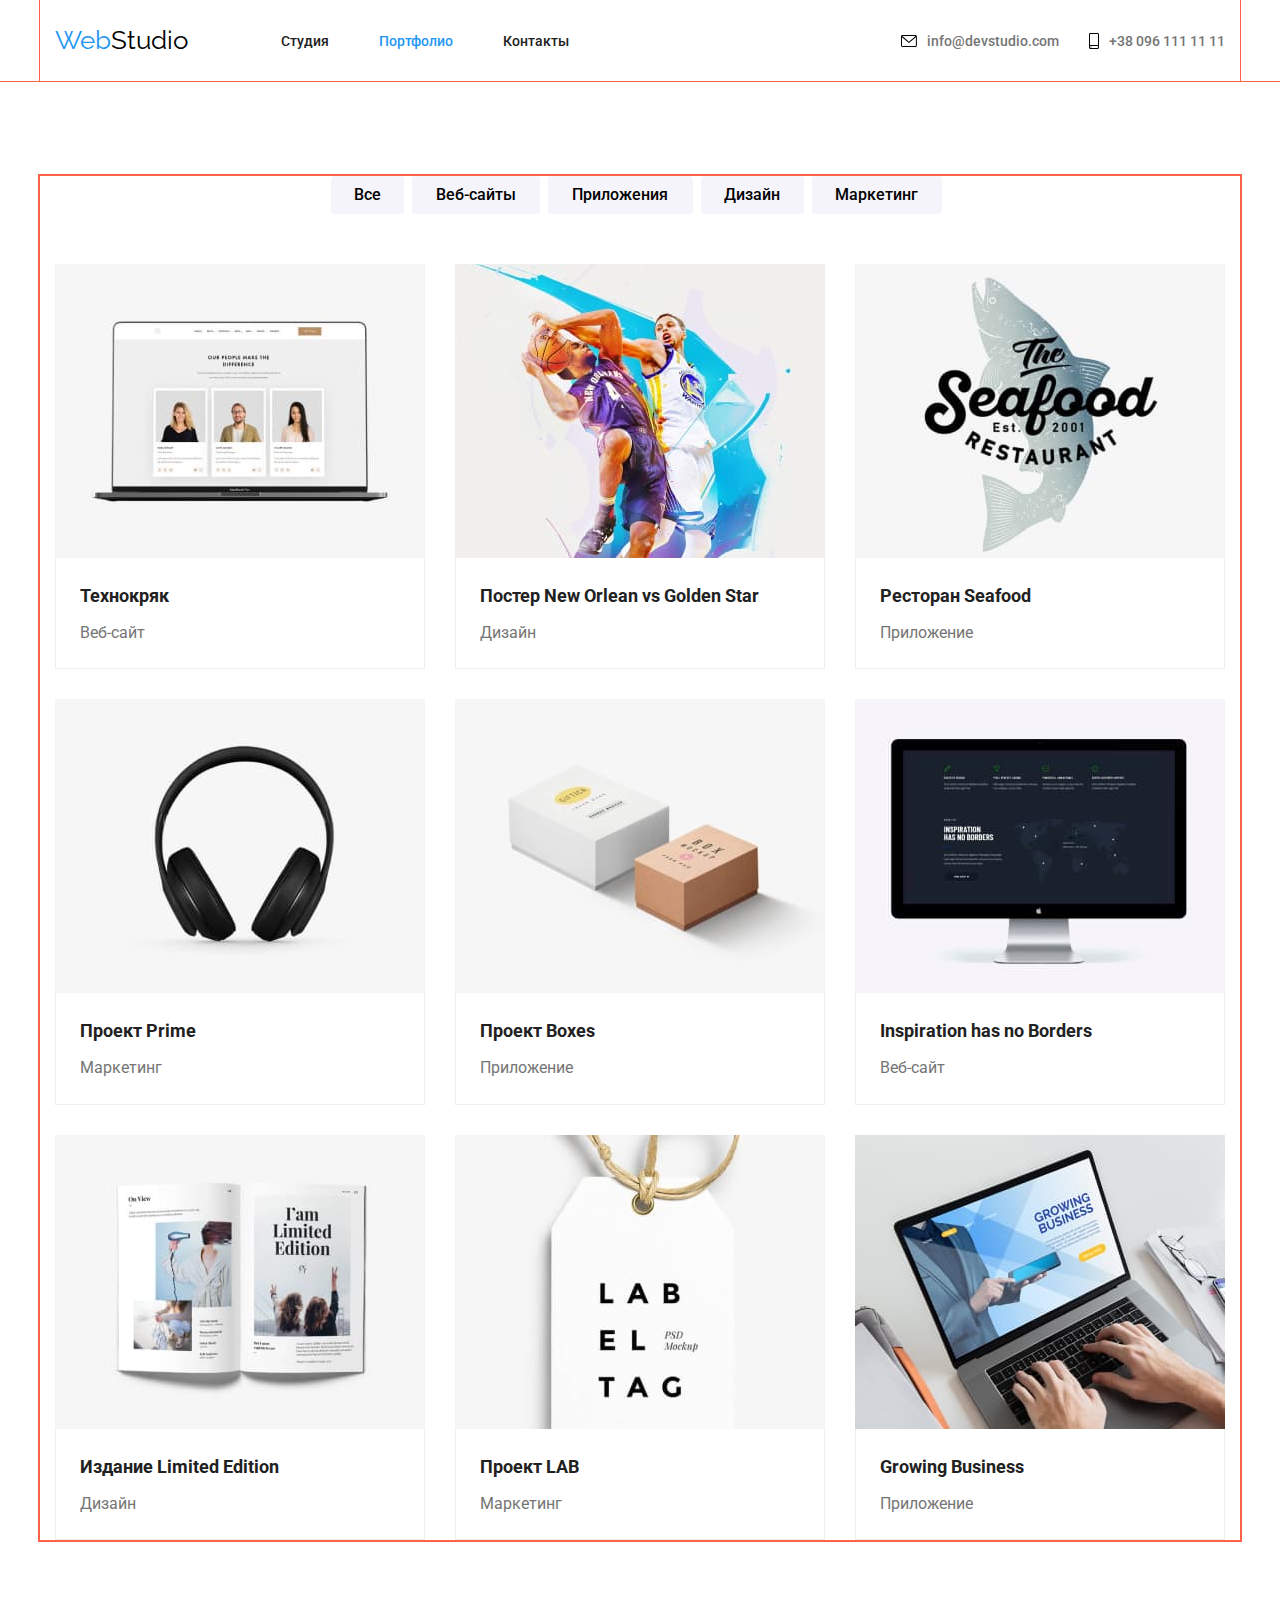
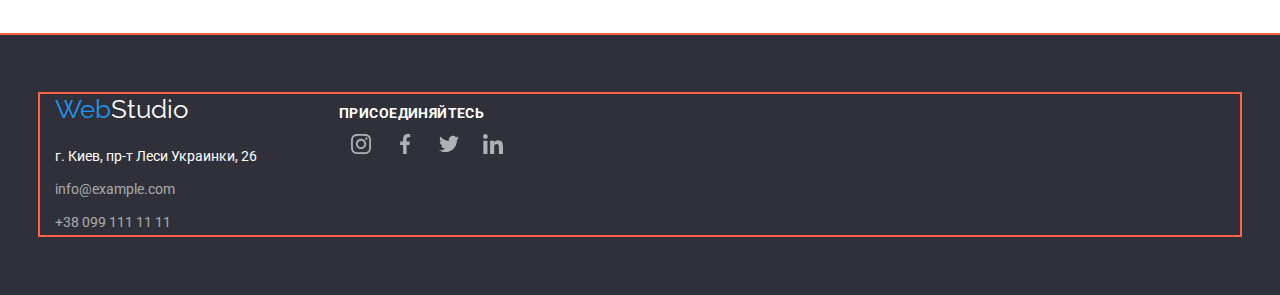
==== commit 9bf78a47: "Finish HW#4" ====
--- a/portfolio.html
+++ b/portfolio.html
@@ -139,7 +139,7 @@
     </main>
     <!-- контакты поддержки -->
     <footer class="footer">
-        <div class="container footer">
+        <div class="container footer-container">
             <div class="footer-logo-adress">
                 <a href="./index.html" class="logo"><span class="logo-blue">Web</span><span
                         class="logo-white">Studio</span></a>
@@ -155,7 +155,7 @@
             </div>
             <div class="footer-connent-networks">
                 <h3 class="conect">Присоединяйтесь</h3>
-                <ul class="team-soc-net">
+                <ul class="team-soc-net-footer">
                     <li>
                         <a class="soc-link" href="#" rel="noopener noreferrer nofollow">
                             <svg width="20px" light="20px" class="link-insta">
--- a/css/styles.css
+++ b/css/styles.css
@@ -278,7 +278,28 @@
     margin-right: 30px;
 }
 
-.li-s1-1::before {
+.for-business-link {
+}
+
+.forbusiness-li-div {
+    margin-bottom: 56px;
+    height: 120px;
+    outline: 1px solid tomato;
+    border-radius: 4px;
+    background-color: var(--background-color-grey);
+    text-align: center;
+    padding: 25px 100px;
+}
+
+
+
+
+
+
+
+
+
+/* .li-s1-1::before {
     margin-bottom: 56px;
 
     display: block;
@@ -328,7 +349,7 @@
     background-repeat: no-repeat;
     background-position: center;
     background-color: var(--background-color-grey);
-}
+} */
 
 .li-s1:last-child {
     margin-right: 0;
@@ -483,8 +504,8 @@
 
 .soc-link:hover,
 .soc-link:focus {
-background-color: #2196F3;
-fill: #FFFFFF;
+background-color: var(--background-color-blue);
+fill: var(--font-сolor-white);
 }
 
 /* --------Постоянные клиенты---------- */
@@ -521,32 +542,46 @@
     margin-bottom: 0;
     display: flex;
     justify-content: space-between;
+}
+
+
+.main-clients-link:hover .name-company,
+.main-clients-link:focus .name-company {
+    fill: var(--font-сolor-blue)
+}
     
-}
-
-.main-clients-li {
-    color: AFB1B8;
-    
-}
-
-.name-company {
+
+.main-clients-link {
+    color: #AFB1B8;
+    display: flex;
+    align-items: center;
+    justify-content: center;
+    width: 170px;
+    height: 92px;
     border: 1px solid #AFB1B8;
     border-radius: 4px;
-    width: 170px;
-    height: 92px;
-    
-}
-
-.inside {
-
-}
+}
+
+.main-clients-link:hover,
+.main-clients-link:focus {
+    border: 1px solid #2196F3;
+}
+
+
+
+.name-company {
+    width: 106px;
+    height: 60px;
+    fill: #AFB1B8;
+}
+
+
 
 
 /* контакты поддержки */
 
 .footer {
     background-color: var(--background-color-black);
-    color: var(--font-сolor-white);
 
     outline: 1px solid tomato;
     padding-top: 60px;
@@ -585,6 +620,12 @@
     color: var(--font-сolor-blue);
 }
 
+
+
+.footer-container {
+    display: flex;
+}
+
 .address {
     margin-top: 0;
     margin-bottom: 0;
@@ -592,10 +633,13 @@
     margin-top: 20px;
 }
 
+.footer-connent-networks {
+    padding: 12px;
+}
+
 .conect {
     margin-top: 0;
     margin-bottom: 0;
-    text-align: center;
 
     font-size: 14px;
     line-height: 1.14;
@@ -605,6 +649,12 @@
     color: var(--font-сolor-white)
 }
 
+.team-soc-net-footer {
+    display: flex;
+}
+
+
+
 /* Portfolio.html */
 
 .main-portfolio {
@@ -743,4 +793,23 @@
     line-height: 1.9;
     margin-top: 4px;
     margin-bottom: 0;
-}+}
+
+
+
+
+
+/* .div {
+
+}
+
+.ul {
+    display: flex;
+}
+
+.li {
+    width: 100px;
+    height: 100px;
+    background-color: #188CE8;
+    margin-bottom: 10px;
+} */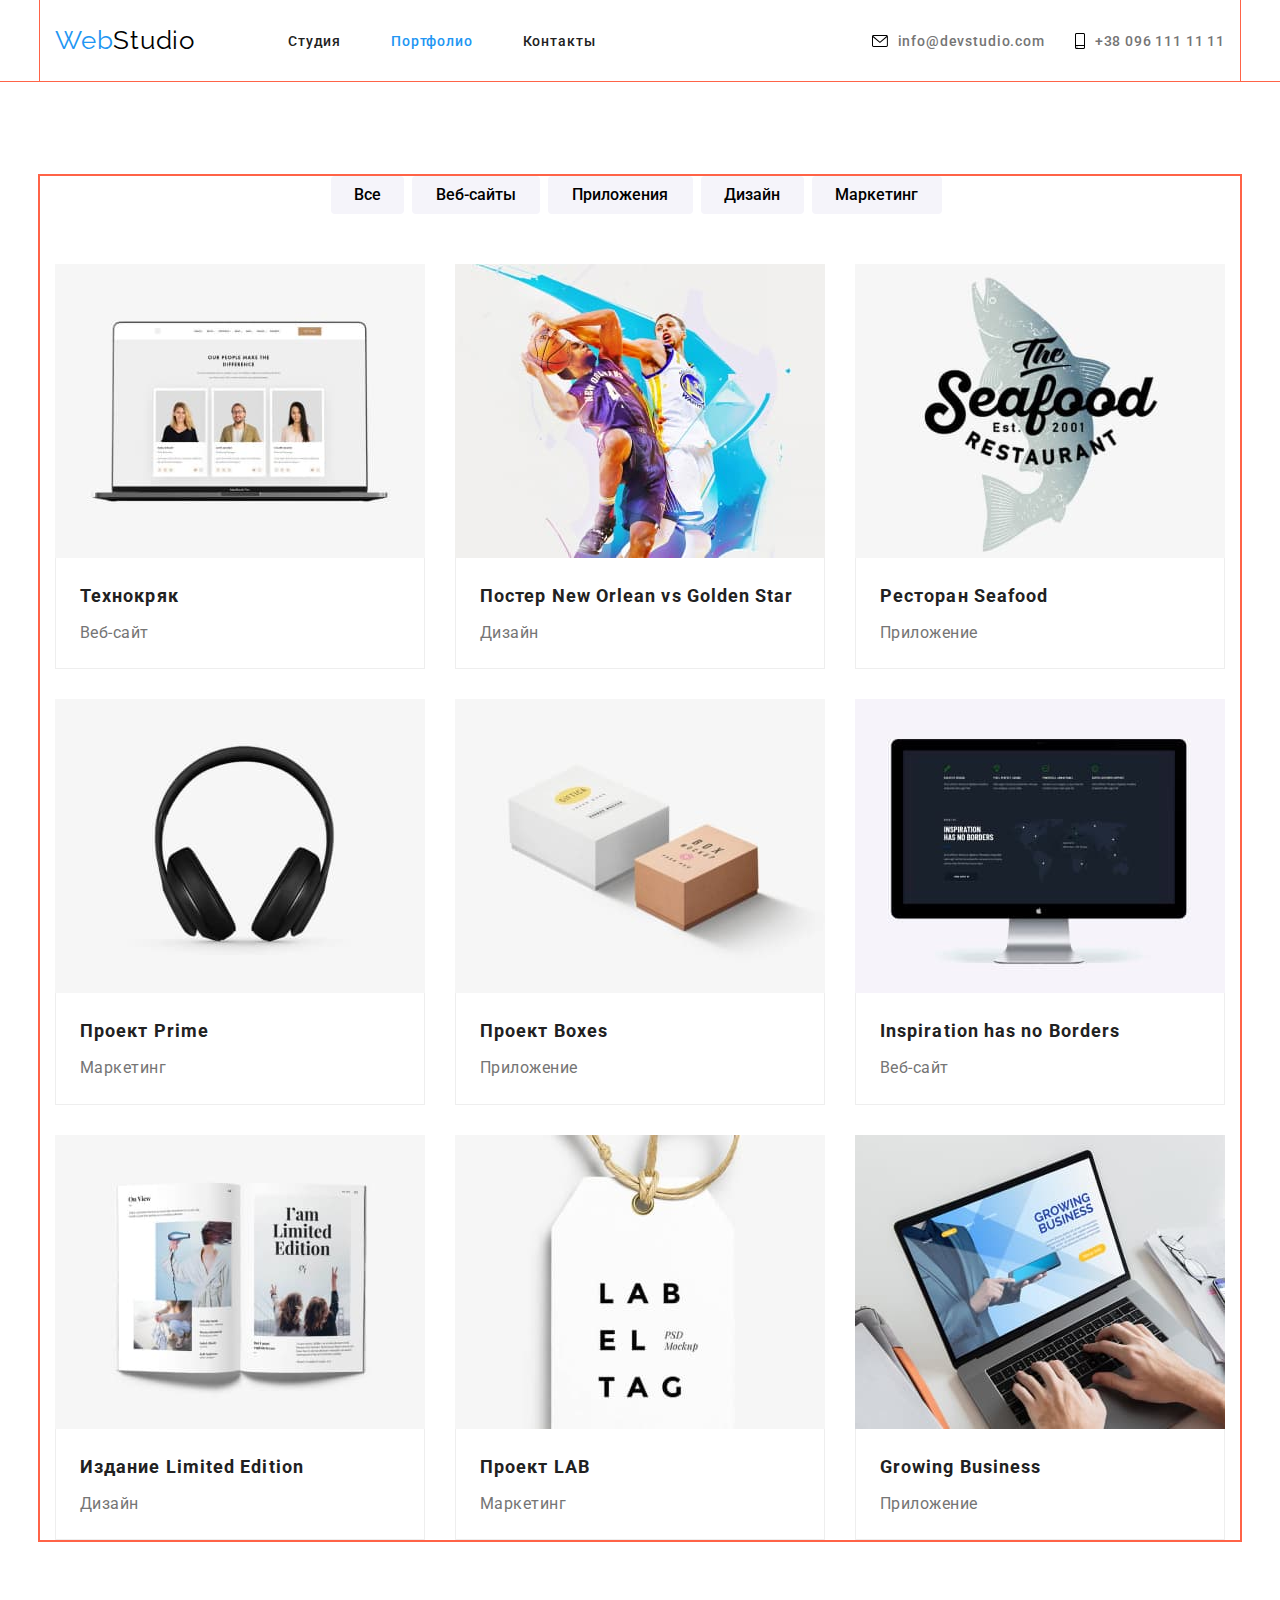
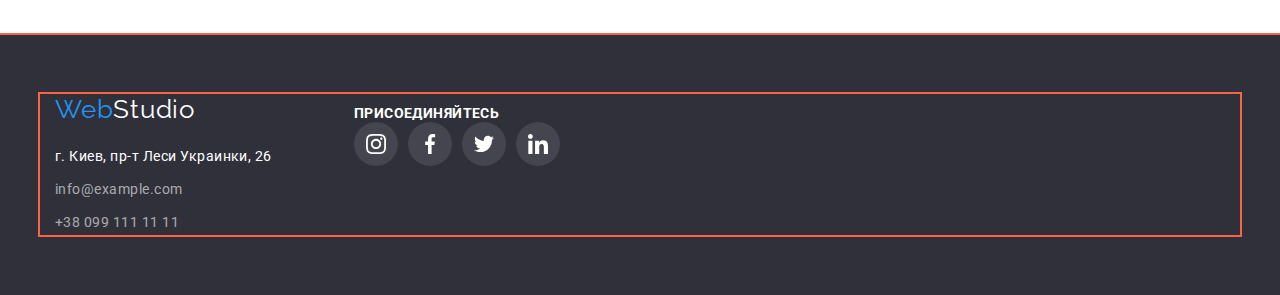
==== commit 36097012: "HW#4" ====
--- a/portfolio.html
+++ b/portfolio.html
@@ -133,7 +133,6 @@
                         </li>
                     </ul>
                 </div>
-                
             </div>
         </section>
     </main>
@@ -156,27 +155,27 @@
             <div class="footer-connent-networks">
                 <h3 class="conect">Присоединяйтесь</h3>
                 <ul class="team-soc-net-footer">
-                    <li>
-                        <a class="soc-link" href="#" rel="noopener noreferrer nofollow">
-                            <svg width="20px" light="20px" class="link-insta">
+                    <li class="footer-li-link">
+                        <a class="soc-link-footer" href="#" rel="noopener noreferrer nofollow">
+                            <svg width="20px" height="20px" class="link-insta">
                                 <use href="./images/svg/sprite.svg#icon-instagram"></use>
                             </svg>
                         </a>
                     </li>
-                    <li><a class="soc-link" href="#" rel="noopener noreferrer nofollow">
-                            <svg width="20px" light="20px" class="link-fb">
+                    <li class="footer-li-link"><a class="soc-link-footer" href="#" rel="noopener noreferrer nofollow">
+                            <svg width="20px" height="20px" class="link-fb">
                                 <use href="./images/svg/sprite.svg#icon-facebook"></use>
                             </svg>
                         </a>
                     </li>
-                    <li><a class="soc-link" href="#" rel="noopener noreferrer nofollow">
-                            <svg width="20px" light="20px" class="link-tw">
+                    <li class="footer-li-link"><a class="soc-link-footer" href="#" rel="noopener noreferrer nofollow">
+                            <svg width="20px" height="20px" class="link-tw">
                                 <use href="./images/svg/sprite.svg#icon-twitter"></use>
                             </svg>
                         </a>
                     </li>
-                    <li><a class="soc-link" href="#" rel="noopener noreferrer nofollow">
-                            <svg width="20px" light="20px" class="link-in">
+                    <li class="footer-li-link"><a class="soc-link-footer" href="#" rel="noopener noreferrer nofollow">
+                            <svg width="20px" height="20px" class="link-in">
                                 <use href="./images/svg/sprite.svg#icon-linkedin"></use>
                             </svg>
                         </a>
--- a/css/styles.css
+++ b/css/styles.css
@@ -14,6 +14,7 @@
     background-color: var(--font-сolor-white);
     color: var(--font-сolor-black-p);
     font-family: Roboto, sans-serif;
+    letter-spacing: var(--letter-spacing-m)
 
     /* font-family: 'Raleway', sans-serif; */
 }
@@ -29,7 +30,9 @@
     color: currentColor;
 }
 
-address {}
+address {
+    
+}
 
 button {
     font-family: inherit;
@@ -82,6 +85,9 @@
     --font-сolor-black-other: #212121;
     --font-color-border: #ECECEC;
     --font-color-footer-mail-tel: rgba(255, 255, 255, 0.6);
+    --letter-spacing-s: 0.02em;
+    --letter-spacing-m: 0.03em;
+    --letter-spacing-l: 0.06em;
 }
 
 .button-main {
@@ -99,6 +105,7 @@
     font-size: 16px;
     line-height: 1.88;
     min-width: 200px;
+    letter-spacing: var(--letter-spacing-l);
 }
 
 .button-main:hover,
@@ -145,16 +152,19 @@
 .logo-blue {
     color: var(--font-сolor-blue);
     font-family: Raleway, sans-serif;
+    letter-spacing: var(--letter-spacing-m);
 }
 
 .logo-black {
     color: var(--font-сolor-black-logo);
     font-family: Raleway, sans-serif;
+    letter-spacing: var(--letter-spacing-m);
 }
 
 .logo-white {
     color: var(--font-сolor-white);
     font-family: Raleway, sans-serif;
+    letter-spacing: var(--letter-spacing-m);
 }
 
 /*------ Nav ---------*/
@@ -185,6 +195,7 @@
     font-weight: 500;
     font-size: 14px;
     line-height: 1.15;
+    letter-spacing: var(--letter-spacing-l);
 }
 
 .mail-tel .link {
@@ -257,6 +268,7 @@
     font-weight: 900;
     font-size: 44px;
     line-height: 1.36;
+    letter-spacing: var(--letter-spacing-l);
 }
 
 /* акценты в работе */
@@ -278,17 +290,15 @@
     margin-right: 30px;
 }
 
-.for-business-link {
-}
-
 .forbusiness-li-div {
-    margin-bottom: 56px;
+    margin-bottom: 30px;
     height: 120px;
     outline: 1px solid tomato;
     border-radius: 4px;
     background-color: var(--background-color-grey);
-    text-align: center;
-    padding: 25px 100px;
+    display: flex;
+    justify-content: center;
+    align-items: center;
 }
 
 
@@ -653,6 +663,28 @@
     display: flex;
 }
 
+.soc-link-footer {
+    display: flex;
+    width: 44px;
+    height: 44px;
+    align-items: center;
+    justify-content: center;
+    border-radius: 50%;
+    fill: var(--font-сolor-white);
+    background-color:  rgba(255, 255, 255, 0.1);
+    margin-right: 10px;
+}
+
+.footer-li-link.soc-link-footer {
+    margin-right: 0;
+}
+
+
+.soc-link-footer:hover,
+.soc-link-footer:focus {
+    background-color: var(--background-color-blue);
+}
+
 
 
 /* Portfolio.html */
@@ -784,6 +816,7 @@
     font-weight: 700;
     font-size: 18px;
     line-height: 2;
+    letter-spacing: var(--letter-spacing-l);
 }
 
 .p-portfolio {
